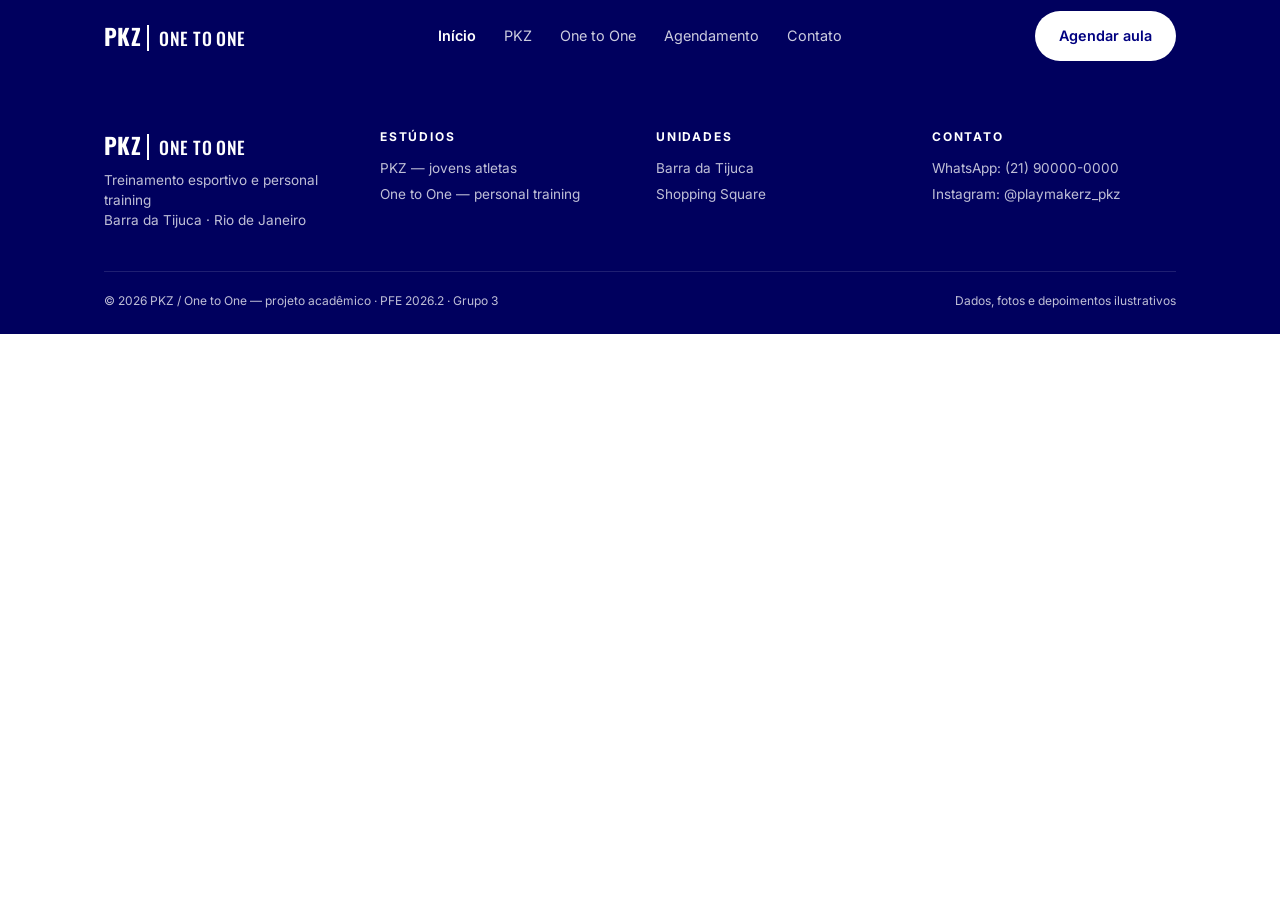
==== index.html @ 3e6e9c27 "estrutura inicial do site" ====
<!DOCTYPE html>
<html lang="pt-BR">
<head>
  <meta charset="UTF-8">
  <meta name="viewport" content="width=device-width, initial-scale=1.0">
  <title>PKZ / One to One — Treinamento esportivo</title>
  <meta name="description" content="PKZ e One to One: dois estúdios de treinamento esportivo na Barra da Tijuca.">
  <link rel="stylesheet" href="css/base.css">
  <link rel="stylesheet" href="css/index.css">
</head>
<body>

  <!-- Header — Leonardo (igual em todas as páginas) -->
  <header class="header">
    <div class="container header-conteudo">
      <a href="index.html" class="logo">PKZ<span>ONE TO ONE</span></a>
      <nav class="menu">
        <a href="index.html" class="ativo">Início</a>
        <a href="pkz.html">PKZ</a>
        <a href="onetoone.html">One to One</a>
        <a href="agendamento.html">Agendamento</a>
        <a href="#contato">Contato</a>
      </nav>
      <a href="agendamento.html" class="botao botao-claro">Agendar aula</a>
    </div>
  </header>
  <!-- fim Header -->

  <main>

    <!-- Hero — Pedro Henrique -->
    <section id="hero">
    </section>
    <!-- fim Hero -->

    <!-- Números das marcas — Pedro Henrique -->
    <section id="numeros">
    </section>
    <!-- fim Números das marcas -->

    <!-- Escolha seu caminho (cards PKZ e One to One) — Pedro Henrique -->
    <section id="estudios">
    </section>
    <!-- fim Escolha seu caminho (cards PKZ e One to One) -->

  </main>

  <!-- Footer — Leonardo (igual em todas as páginas) -->
  <footer class="footer" id="contato">
    <div class="container">
      <div class="footer-colunas">
        <div>
          <a href="index.html" class="logo">PKZ<span>ONE TO ONE</span></a>
          <p>Treinamento esportivo e personal training</p>
          <p>Barra da Tijuca · Rio de Janeiro</p>
        </div>
        <div>
          <h3>Estúdios</h3>
          <ul>
            <li><a href="pkz.html">PKZ — jovens atletas</a></li>
            <li><a href="onetoone.html">One to One — personal training</a></li>
          </ul>
        </div>
        <div>
          <h3>Unidades</h3>
          <ul>
            <li>Barra da Tijuca</li>
            <li>Shopping Square</li>
          </ul>
        </div>
        <div>
          <h3>Contato</h3>
          <ul>
            <li>WhatsApp: (21) 90000-0000</li>
            <li>Instagram: @playmakerz_pkz</li>
          </ul>
        </div>
      </div>
      <div class="footer-final">
        <p>© 2026 PKZ / One to One — projeto acadêmico · PFE 2026.2 · Grupo 3</p>
        <p>Dados, fotos e depoimentos ilustrativos</p>
      </div>
    </div>
  </footer>
  <!-- fim Footer -->

</body>
</html>
---- css/base.css ----
/* =========================================
   BASE — compartilhado por todas as páginas
   Só o Leonardo edita este arquivo.
   Precisa de alguma mudança aqui? Fala com ele.
   ========================================= */

@import url("https://fonts.googleapis.com/css2?family=Inter:wght@400;500;600;700&family=Oswald:wght@500;600;700&display=swap");

/* ---------- Cores e medidas ---------- */
:root {
  /* azul do logo da PKZ */
  --azul-marinho: #000080;
  --azul-escuro: #00005e;

  /* PKZ: azul mais vivo */
  --azul-pkz: #2d36d8;
  --gradiente-pkz: linear-gradient(135deg, #3039e0 0%, #000080 100%);

  /* One to One: azul mais sóbrio */
  --azul-onetoone: #0b0b6e;
  --gradiente-onetoone: linear-gradient(135deg, #1c1c8a 0%, #00005e 100%);

  --branco: #ffffff;
  --fundo-claro: #f3f4fa;
  --lilas: #e9eafc;
  --texto: #0d0d4d;
  --texto-suave: #5b5f82;
  --borda: #dfe1f0;

  /* disponibilidade do agendamento */
  --verde: #1f9d6b;
  --laranja: #d98a00;
  --vermelho: #d83a3a;
  --cinza: #5f6480;

  --fonte-titulo: "Oswald", sans-serif;
  --fonte-texto: "Inter", sans-serif;

  --raio: 16px;
  --largura-max: 1120px;
}

/* ---------- Reset ---------- */
*,
*::before,
*::after {
  margin: 0;
  padding: 0;
  box-sizing: border-box;
}

html {
  scroll-behavior: smooth;
}

body {
  font-family: var(--fonte-texto);
  color: var(--texto);
  background: var(--branco);
  line-height: 1.5;
}

img {
  max-width: 100%;
  display: block;
}

a {
  color: inherit;
  text-decoration: none;
}

ul {
  list-style: none;
}

button,
input,
select {
  font: inherit;
}

/* ---------- Classes de uso geral ---------- */
.container {
  width: 100%;
  max-width: var(--largura-max);
  margin: 0 auto;
  padding: 0 24px;
}

.secao {
  padding: 88px 0;
}

.secao-clara {
  background: var(--fundo-claro);
}

.secao-escura {
  background: var(--azul-escuro);
  color: var(--branco);
}

h1,
h2,
.titulo {
  font-family: var(--fonte-titulo);
  font-weight: 700;
  text-transform: uppercase;
  line-height: 1.05;
}

h1 {
  font-size: clamp(2.6rem, 6vw, 4.2rem);
}

h2 {
  font-size: clamp(2rem, 4vw, 2.6rem);
  color: var(--azul-escuro);
}

.secao-escura h2 {
  color: var(--branco);
}

/* subtítulo grande logo abaixo do título */
.subtitulo {
  font-size: 1.2rem;
  color: var(--texto-suave);
  margin-top: 12px;
  max-width: 560px;
}

.secao-escura .subtitulo {
  color: rgba(255, 255, 255, 0.8);
}

/* etiqueta pequena em cima do título (ex.: SOBRE NÓS) */
.etiqueta {
  display: inline-block;
  font-size: 0.7rem;
  font-weight: 600;
  letter-spacing: 0.15em;
  text-transform: uppercase;
  color: var(--azul-pkz);
  margin-bottom: 10px;
}

.secao-escura .etiqueta {
  color: rgba(255, 255, 255, 0.7);
}

/* área reservada para foto ou vídeo do cliente */
.foto {
  display: flex;
  align-items: center;
  justify-content: center;
  min-height: 240px;
  border-radius: var(--raio);
  background: var(--gradiente-pkz);
  color: rgba(255, 255, 255, 0.85);
  font-size: 0.7rem;
  font-weight: 600;
  letter-spacing: 0.1em;
  text-transform: uppercase;
  text-align: center;
  padding: 16px;
}

/* ---------- Botões ---------- */
.botao {
  display: inline-block;
  padding: 12px 22px;
  border: 2px solid transparent;
  border-radius: 999px;
  font-size: 0.9rem;
  font-weight: 600;
  cursor: pointer;
  transition: transform 0.2s, opacity 0.2s;
}

.botao:hover {
  transform: translateY(-2px);
  opacity: 0.9;
}

/* sobre fundo escuro: botão branco com texto azul */
.botao-claro {
  background: var(--branco);
  color: var(--azul-marinho);
}

/* sobre fundo claro: botão azul com texto branco */
.botao-escuro {
  background: var(--azul-marinho);
  color: var(--branco);
}

/* ---------- Header ---------- */
.header {
  position: sticky;
  top: 0;
  z-index: 100;
  background: var(--azul-escuro);
  color: var(--branco);
}

/* versão branca, usada nas páginas de agendamento */
.header-claro {
  background: var(--branco);
  color: var(--azul-marinho);
  border-bottom: 1px solid var(--borda);
}

.header-conteudo {
  display: flex;
  align-items: center;
  justify-content: space-between;
  gap: 24px;
  height: 72px;
}

.logo {
  font-family: var(--fonte-titulo);
  font-size: 1.4rem;
  font-weight: 700;
  letter-spacing: 0.02em;
  white-space: nowrap;
}

.logo span {
  font-weight: 500;
  font-size: 1.1rem;
  margin-left: 6px;
  padding-left: 10px;
  border-left: 2px solid currentColor;
}

.menu {
  display: flex;
  gap: 28px;
  font-size: 0.9rem;
}

.menu a {
  opacity: 0.8;
}

.menu a:hover,
.menu a.ativo {
  opacity: 1;
  font-weight: 600;
}

/* ---------- Footer ---------- */
.footer {
  background: var(--azul-escuro);
  color: rgba(255, 255, 255, 0.75);
  padding: 56px 0 24px;
  font-size: 0.85rem;
}

.footer-colunas {
  display: grid;
  grid-template-columns: repeat(4, 1fr);
  gap: 32px;
}

.footer .logo {
  color: var(--branco);
  display: inline-block;
  margin-bottom: 8px;
}

.footer h3 {
  color: var(--branco);
  font-size: 0.75rem;
  letter-spacing: 0.15em;
  text-transform: uppercase;
  margin-bottom: 12px;
}

.footer li {
  margin-bottom: 6px;
}

.footer a:hover {
  color: var(--branco);
}

.footer-final {
  display: flex;
  justify-content: space-between;
  gap: 16px;
  margin-top: 40px;
  padding-top: 20px;
  border-top: 1px solid rgba(255, 255, 255, 0.12);
  font-size: 0.75rem;
}

/* ---------- Celular ---------- */
@media (max-width: 800px) {
  .menu {
    display: none;
  }

  .header .botao {
    padding: 10px 16px;
  }

  .secao {
    padding: 64px 0;
  }

  .footer-colunas {
    grid-template-columns: 1fr 1fr;
  }

  .footer-final {
    flex-direction: column;
  }
}
---- css/index.css ----
/* Página inicial — Pedro Henrique */
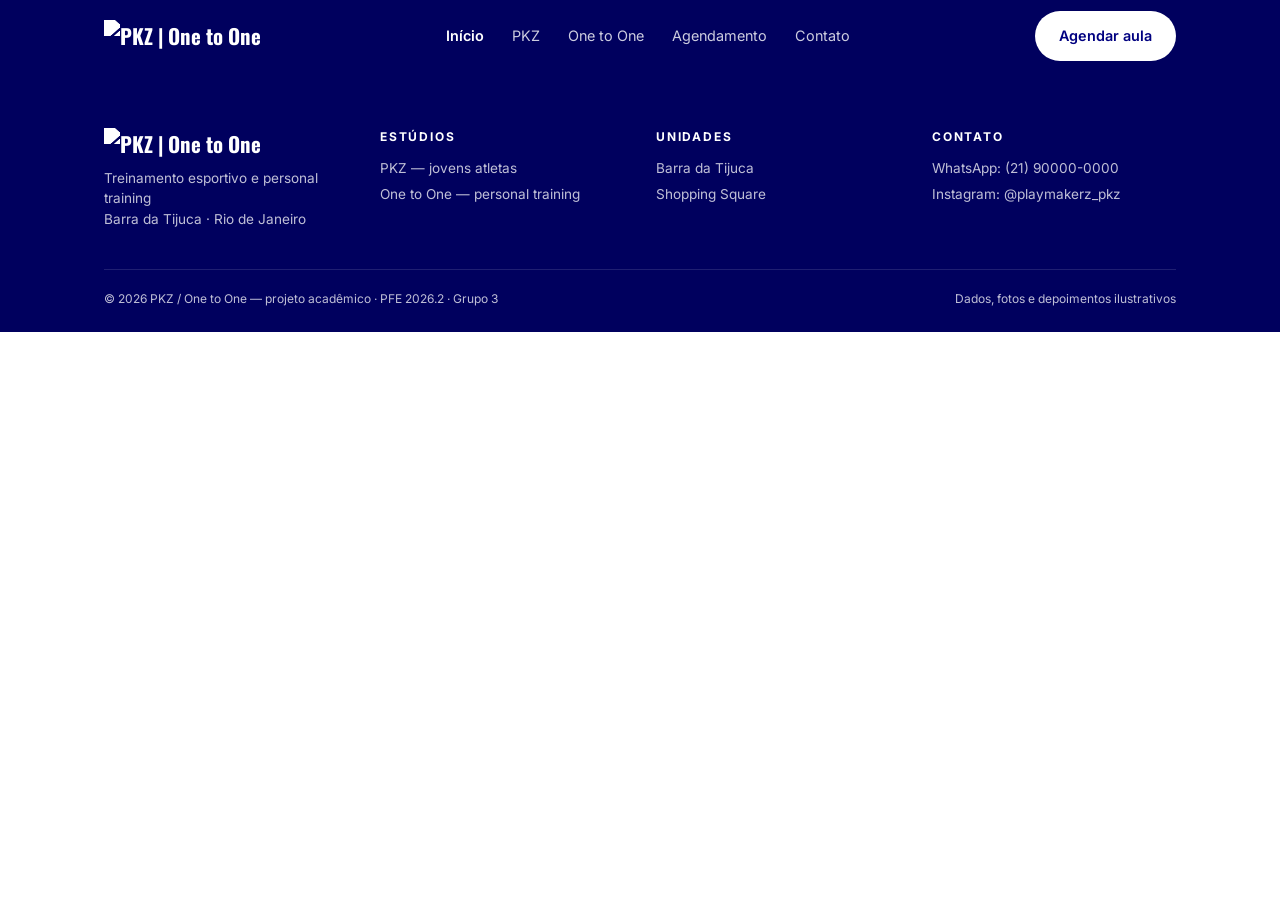
==== commit ae28c20e: "prepara header e footer para o logo" ====
--- a/index.html
+++ b/index.html
@@ -13,7 +13,7 @@
   <!-- Header — Leonardo (igual em todas as páginas) -->
   <header class="header">
     <div class="container header-conteudo">
-      <a href="index.html" class="logo">PKZ<span>ONE TO ONE</span></a>
+      <a href="index.html" class="logo"><img src="img/logo-pkz.png" alt="PKZ | One to One"></a>
       <nav class="menu">
         <a href="index.html" class="ativo">Início</a>
         <a href="pkz.html">PKZ</a>
@@ -50,7 +50,7 @@
     <div class="container">
       <div class="footer-colunas">
         <div>
-          <a href="index.html" class="logo">PKZ<span>ONE TO ONE</span></a>
+          <a href="index.html" class="logo"><img src="img/logo-pkz.png" alt="PKZ | One to One"></a>
           <p>Treinamento esportivo e personal training</p>
           <p>Barra da Tijuca · Rio de Janeiro</p>
         </div>
--- a/css/base.css
+++ b/css/base.css
@@ -220,20 +220,30 @@
   height: 72px;
 }
 
+/* logo oficial em img/logo-pkz.png
+   se a imagem não carregar, aparece o texto do alt */
 .logo {
+  display: inline-block;
   font-family: var(--fonte-titulo);
-  font-size: 1.4rem;
+  font-size: 1.3rem;
   font-weight: 700;
-  letter-spacing: 0.02em;
   white-space: nowrap;
 }
 
-.logo span {
-  font-weight: 500;
-  font-size: 1.1rem;
-  margin-left: 6px;
-  padding-left: 10px;
-  border-left: 2px solid currentColor;
+.logo img {
+  height: 32px;
+  width: auto;
+}
+
+/* em fundo escuro o logo fica branco */
+.header .logo img,
+.footer .logo img {
+  filter: brightness(0) invert(1);
+}
+
+/* no header claro ele volta para o azul original */
+.header-claro .logo img {
+  filter: none;
 }
 
 .menu {
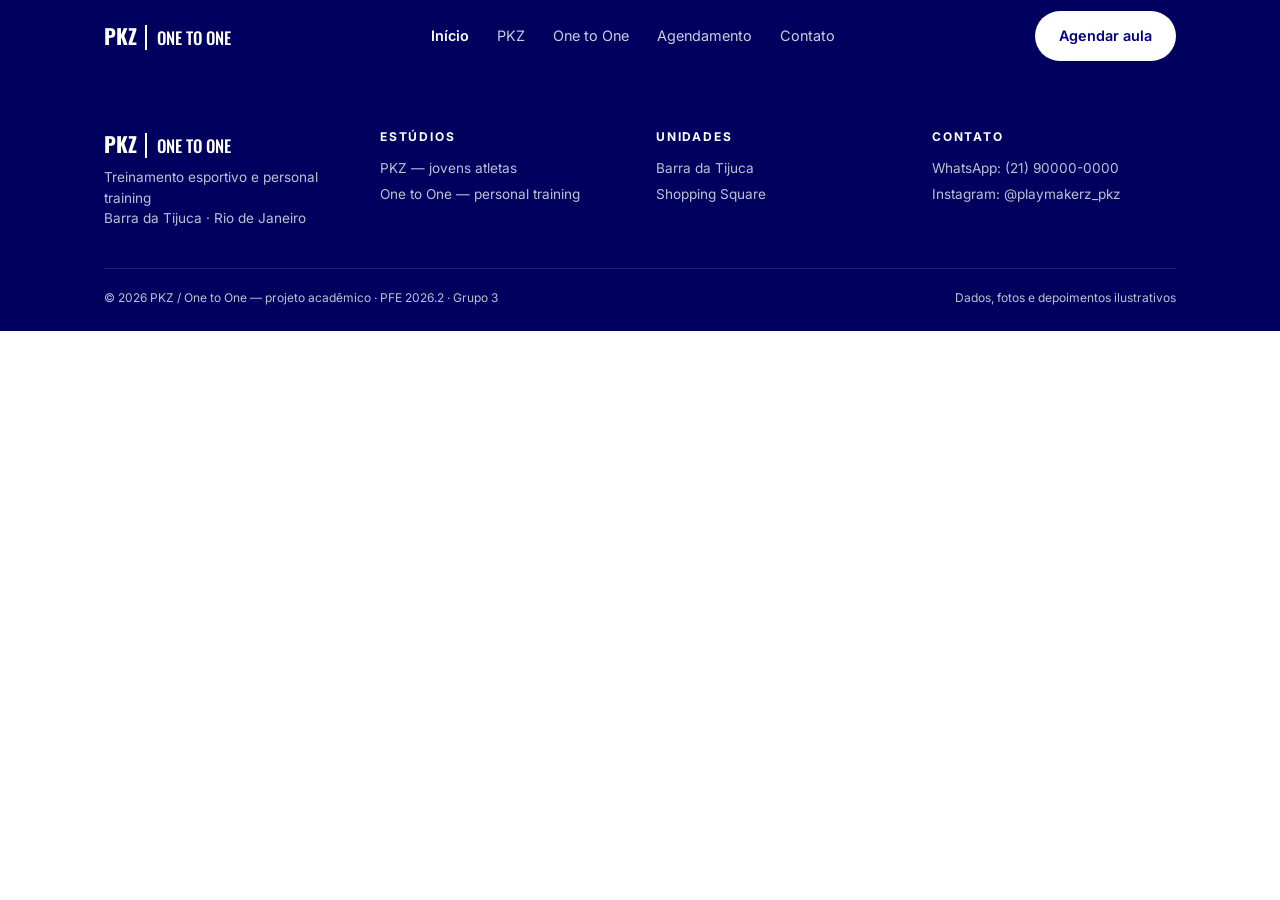
==== commit 7ec3b4d5: "volta logo em texto ate chegar o oficial" ====
--- a/index.html
+++ b/index.html
@@ -13,7 +13,8 @@
   <!-- Header — Leonardo (igual em todas as páginas) -->
   <header class="header">
     <div class="container header-conteudo">
-      <a href="index.html" class="logo"><img src="img/logo-pkz.png" alt="PKZ | One to One"></a>
+      <!-- quando o logo oficial chegar: <img src="img/logo-pkz.png" alt="PKZ | One to One"> -->
+      <a href="index.html" class="logo">PKZ<span>ONE TO ONE</span></a>
       <nav class="menu">
         <a href="index.html" class="ativo">Início</a>
         <a href="pkz.html">PKZ</a>
@@ -50,7 +51,8 @@
     <div class="container">
       <div class="footer-colunas">
         <div>
-          <a href="index.html" class="logo"><img src="img/logo-pkz.png" alt="PKZ | One to One"></a>
+          <!-- quando o logo oficial chegar: <img src="img/logo-pkz.png" alt="PKZ | One to One"> -->
+          <a href="index.html" class="logo">PKZ<span>ONE TO ONE</span></a>
           <p>Treinamento esportivo e personal training</p>
           <p>Barra da Tijuca · Rio de Janeiro</p>
         </div>
--- a/css/base.css
+++ b/css/base.css
@@ -220,14 +220,22 @@
   height: 72px;
 }
 
-/* logo oficial em img/logo-pkz.png
-   se a imagem não carregar, aparece o texto do alt */
+/* por enquanto o logo é em texto ("PKZ | ONE TO ONE")
+   quando o oficial chegar, entra img/logo-pkz.png e as regras do img já estão prontas */
 .logo {
   display: inline-block;
   font-family: var(--fonte-titulo);
   font-size: 1.3rem;
   font-weight: 700;
   white-space: nowrap;
+}
+
+.logo span {
+  font-weight: 500;
+  font-size: 1.05rem;
+  margin-left: 8px;
+  padding-left: 10px;
+  border-left: 2px solid currentColor;
 }
 
 .logo img {
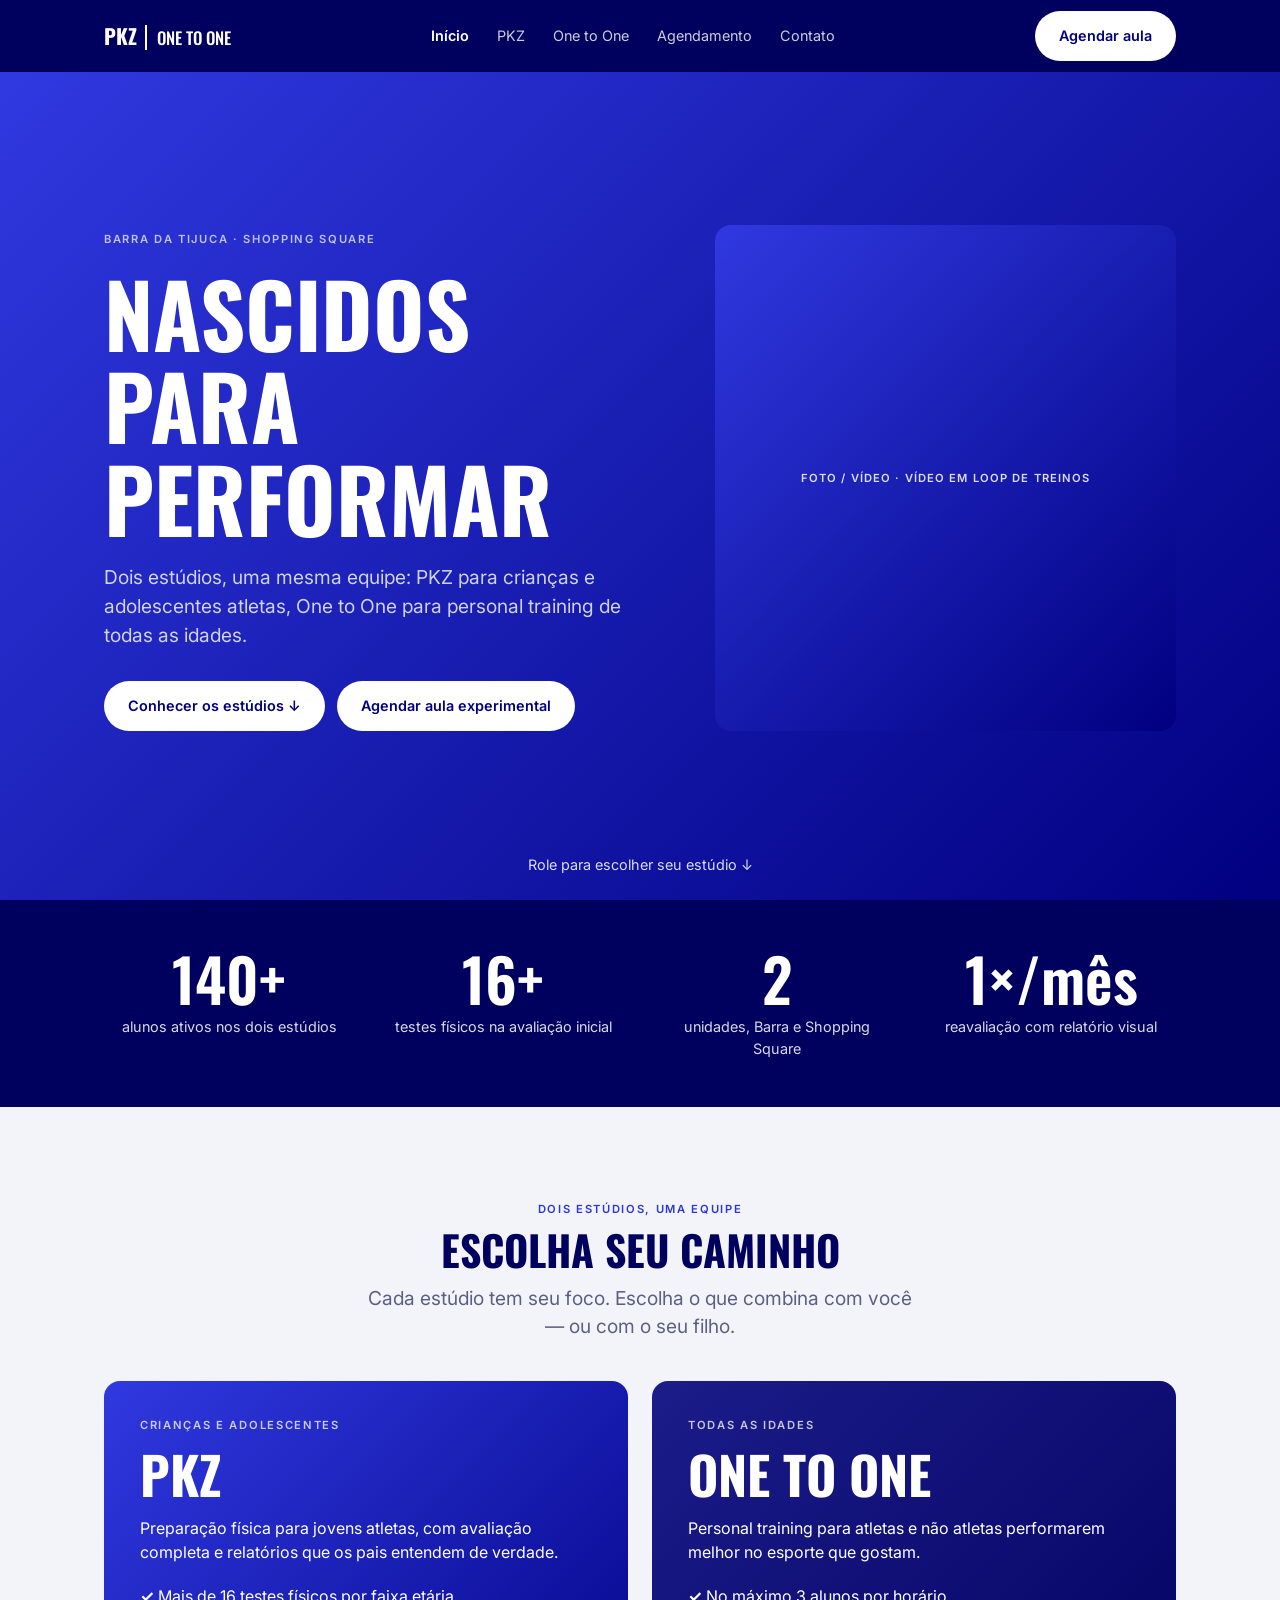
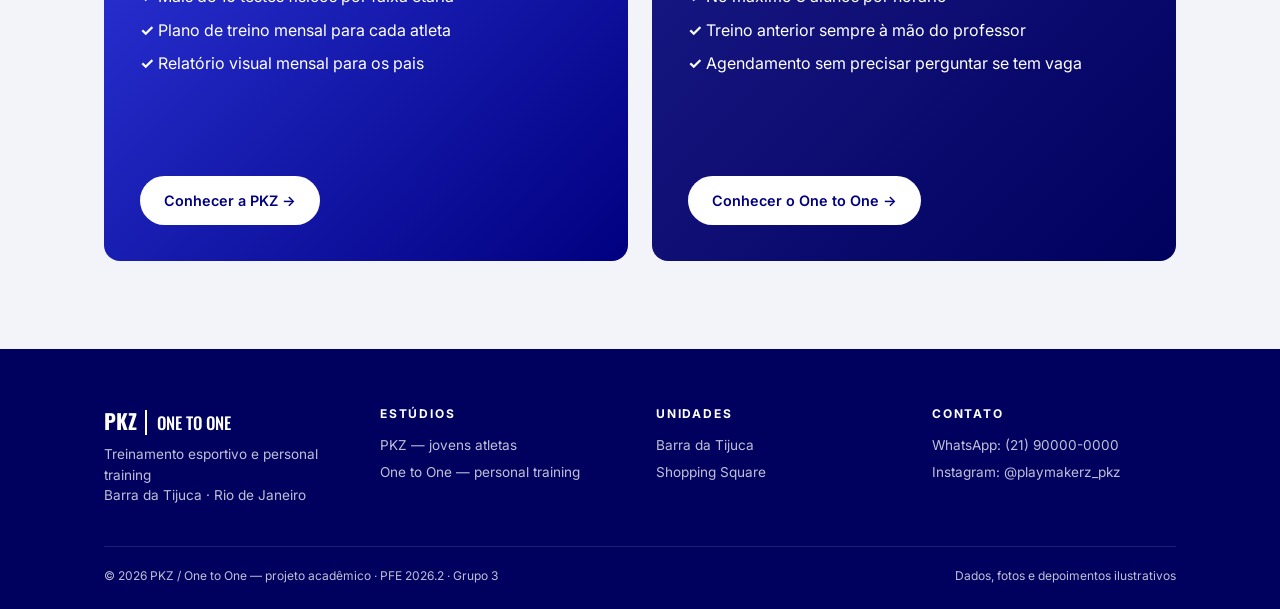
==== commit 7b5ebfdb: "Atualiza página inicial" ====
--- a/index.html
+++ b/index.html
@@ -15,8 +15,9 @@
     <div class="container header-conteudo">
       <!-- quando o logo oficial chegar: <img src="img/logo-pkz.png" alt="PKZ | One to One"> -->
       <a href="index.html" class="logo">PKZ<span>ONE TO ONE</span></a>
+      <button class="menu-botao" aria-label="Abrir menu" aria-expanded="false">☰</button>
       <nav class="menu">
-        <a href="index.html" class="ativo">Início</a>
+        <a href="index.html" class="ativo" aria-current="page">Início</a>
         <a href="pkz.html">PKZ</a>
         <a href="onetoone.html">One to One</a>
         <a href="agendamento.html">Agendamento</a>
@@ -30,17 +31,83 @@
   <main>
 
     <!-- Hero — Pedro Henrique -->
-    <section id="hero">
+    <section id="hero" class="secao-pkz hero">
+      <div class="container hero-conteudo">
+        <div class="hero-texto">
+          <p class="etiqueta">BARRA DA TIJUCA · SHOPPING SQUARE</p>
+          <h1>NASCIDOS PARA PERFORMAR</h1>
+          <p class="subtitulo">Dois estúdios, uma mesma equipe: PKZ para crianças e adolescentes atletas, One to One para personal training de todas as idades.</p>
+          <div class="hero-botoes">
+            <a href="#estudios" class="botao botao-claro">Conhecer os estúdios ↓</a>
+            <a href="agendamento.html" class="botao botao-claro">Agendar aula experimental</a>
+          </div>
+        </div>
+        <div class="foto hero-foto">Foto / vídeo · vídeo em loop de treinos</div>
+      </div>
+      <p class="hero-rolar">Role para escolher seu estúdio ↓</p>
     </section>
     <!-- fim Hero -->
 
     <!-- Números das marcas — Pedro Henrique -->
-    <section id="numeros">
+    <section id="numeros" class="secao-escura numeros">
+      <div class="container grade-4">
+        <div class="numero-item">
+          <span class="numero">140+</span>
+          <span class="numero-legenda">alunos ativos nos dois estúdios</span>
+        </div>
+        <div class="numero-item">
+          <span class="numero">16+</span>
+          <span class="numero-legenda">testes físicos na avaliação inicial</span>
+        </div>
+        <div class="numero-item">
+          <span class="numero">2</span>
+          <span class="numero-legenda">unidades, Barra e Shopping Square</span>
+        </div>
+        <div class="numero-item">
+          <span class="numero">1×/mês</span>
+          <span class="numero-legenda">reavaliação com relatório visual</span>
+        </div>
+      </div>
     </section>
     <!-- fim Números das marcas -->
 
     <!-- Escolha seu caminho (cards PKZ e One to One) — Pedro Henrique -->
-    <section id="estudios">
+    <section id="estudios" class="secao secao-clara">
+      <div class="container">
+        <div class="estudios-cabecalho">
+          <p class="etiqueta">DOIS ESTÚDIOS, UMA EQUIPE</p>
+          <h2>ESCOLHA SEU CAMINHO</h2>
+          <p class="subtitulo">Cada estúdio tem seu foco. Escolha o que combina com você — ou com o seu filho.</p>
+        </div>
+
+        <div class="grade-2">
+          <article class="estudio-card estudio-pkz">
+            <p class="etiqueta">Crianças e adolescentes</p>
+            <h3>PKZ</h3>
+            <p>Preparação física para jovens atletas, com avaliação completa e relatórios que os pais entendem de verdade.</p>
+            <ul>
+              <li>Mais de 16 testes físicos por faixa etária</li>
+              <li>Plano de treino mensal para cada atleta</li>
+              <li>Relatório visual mensal para os pais</li>
+            </ul>
+            <a href="pkz.html" class="botao botao-claro">Conhecer a PKZ →</a>
+            <p class="estudio-frase">Aqui nascem atletas.</p>
+          </article>
+
+          <article class="estudio-card estudio-onetoone">
+            <p class="etiqueta">Todas as idades</p>
+            <h3>ONE TO ONE</h3>
+            <p>Personal training para atletas e não atletas performarem melhor no esporte que gostam.</p>
+            <ul>
+              <li>No máximo 3 alunos por horário</li>
+              <li>Treino anterior sempre à mão do professor</li>
+              <li>Agendamento sem precisar perguntar se tem vaga</li>
+            </ul>
+            <a href="onetoone.html" class="botao botao-claro">Conhecer o One to One →</a>
+            <p class="estudio-frase">Seu treino, seu ritmo.</p>
+          </article>
+        </div>
+      </div>
     </section>
     <!-- fim Escolha seu caminho (cards PKZ e One to One) -->
 
@@ -86,5 +153,6 @@
   </footer>
   <!-- fim Footer -->
 
+  <script src="js/base.js"></script>
 </body>
 </html>
--- a/css/base.css
+++ b/css/base.css
@@ -101,6 +101,17 @@
   color: var(--branco);
 }
 
+/* fundos em gradiente de cada marca (texto branco) */
+.secao-pkz {
+  background: var(--gradiente-pkz);
+  color: var(--branco);
+}
+
+.secao-onetoone {
+  background: var(--gradiente-onetoone);
+  color: var(--branco);
+}
+
 h1,
 h2,
 .titulo {
@@ -119,7 +130,9 @@
   color: var(--azul-escuro);
 }
 
-.secao-escura h2 {
+.secao-escura h2,
+.secao-pkz h2,
+.secao-onetoone h2 {
   color: var(--branco);
 }
 
@@ -131,7 +144,9 @@
   max-width: 560px;
 }
 
-.secao-escura .subtitulo {
+.secao-escura .subtitulo,
+.secao-pkz .subtitulo,
+.secao-onetoone .subtitulo {
   color: rgba(255, 255, 255, 0.8);
 }
 
@@ -146,7 +161,9 @@
   margin-bottom: 10px;
 }
 
-.secao-escura .etiqueta {
+.secao-escura .etiqueta,
+.secao-pkz .etiqueta,
+.secao-onetoone .etiqueta {
   color: rgba(255, 255, 255, 0.7);
 }
 
@@ -167,6 +184,73 @@
   padding: 16px;
 }
 
+/* ---------- Grades e cards (podem usar em qualquer página) ---------- */
+.grade-2,
+.grade-3,
+.grade-4 {
+  display: grid;
+  gap: 24px;
+}
+
+.grade-2 {
+  grid-template-columns: repeat(2, 1fr);
+}
+
+.grade-3 {
+  grid-template-columns: repeat(3, 1fr);
+}
+
+.grade-4 {
+  grid-template-columns: repeat(4, 1fr);
+}
+
+/* card branco com sombra leve */
+.card {
+  background: var(--branco);
+  border: 1px solid var(--borda);
+  border-radius: var(--raio);
+  padding: 24px;
+  box-shadow: 0 8px 24px rgba(0, 0, 80, 0.06);
+}
+
+.card h3 {
+  font-size: 1rem;
+  color: var(--azul-escuro);
+  margin-bottom: 8px;
+}
+
+.card p {
+  font-size: 0.85rem;
+  color: var(--texto-suave);
+}
+
+/* etiqueta em formato de pílula (ex.: TODAS AS IDADES, FUTEVÔLEI) */
+.pilula {
+  display: inline-block;
+  padding: 4px 12px;
+  border-radius: 999px;
+  background: var(--lilas);
+  color: var(--azul-marinho);
+  font-size: 0.7rem;
+  font-weight: 600;
+  letter-spacing: 0.08em;
+  text-transform: uppercase;
+}
+
+.estrelas {
+  color: #f5a623;
+  letter-spacing: 2px;
+}
+
+/* número grande (ex.: 140+, 4,9) */
+.numero,
+.card .numero {
+  font-family: var(--fonte-titulo);
+  font-size: 2.6rem;
+  font-weight: 600;
+  line-height: 1;
+}
+
 /* ---------- Botões ---------- */
 .botao {
   display: inline-block;
@@ -270,6 +354,16 @@
   font-weight: 600;
 }
 
+/* botão ☰ só aparece no celular */
+.menu-botao {
+  display: none;
+  background: none;
+  border: none;
+  color: inherit;
+  font-size: 1.6rem;
+  cursor: pointer;
+}
+
 /* ---------- Footer ---------- */
 .footer {
   background: var(--azul-escuro);
@@ -317,13 +411,60 @@
 }
 
 /* ---------- Celular ---------- */
+@media (max-width: 900px) {
+  .grade-3,
+  .grade-4 {
+    grid-template-columns: repeat(2, 1fr);
+  }
+}
+
 @media (max-width: 800px) {
+  .header-conteudo {
+    position: relative;
+    gap: 12px;
+  }
+
+  .menu-botao {
+    display: block;
+    order: 3;
+  }
+
+  /* menu vira uma lista embaixo do header */
   .menu {
     display: none;
+    position: absolute;
+    top: 72px;
+    left: 0;
+    right: 0;
+    flex-direction: column;
+    gap: 0;
+    background: var(--azul-escuro);
+    padding: 8px 24px 16px;
+  }
+
+  .header-claro .menu {
+    background: var(--branco);
+    border-bottom: 1px solid var(--borda);
+  }
+
+  .menu-aberto .menu {
+    display: flex;
+  }
+
+  .menu a {
+    padding: 12px 0;
+    border-bottom: 1px solid rgba(128, 128, 160, 0.2);
   }
 
   .header .botao {
     padding: 10px 16px;
+    margin-left: auto;
+  }
+
+  .grade-2,
+  .grade-3,
+  .grade-4 {
+    grid-template-columns: 1fr;
   }
 
   .secao {
@@ -338,3 +479,15 @@
     flex-direction: column;
   }
 }
+
+/* celular pequeno */
+@media (max-width: 420px) {
+  .footer-colunas {
+    grid-template-columns: 1fr;
+  }
+
+  .header .botao {
+    font-size: 0.8rem;
+    padding: 8px 12px;
+  }
+}
--- a/css/index.css
+++ b/css/index.css
@@ -1 +1,121 @@
-/* Página inicial — Pedro Henrique */
+/* index.css — Pedro Henrique (só a Home; não altera o base.css) */
+
+/* ---------- Hero ---------- */
+.hero {
+	/* 72px = altura do header sticky */
+	min-height: calc(100vh - 72px);
+	min-height: calc(100svh - 72px);
+	display: flex;
+	flex-direction: column;
+	justify-content: center;
+	position: relative;
+	padding: 4rem 0 5rem;
+}
+.hero-conteudo {
+	display: grid;
+	grid-template-columns: 1.1fr 0.9fr;
+	gap: 3rem;
+	align-items: center;
+}
+.hero h1 {
+	font-size: clamp(2.6rem, 7vw, 5.5rem);
+	margin: 0.5rem 0 1.25rem;
+}
+.hero .subtitulo { max-width: 34rem; }
+.hero-botoes {
+	display: flex;
+	flex-wrap: wrap;
+	gap: 0.75rem;
+	margin-top: 2rem;
+}
+.hero-foto { min-height: 24rem; height: 100%; }
+.hero-rolar {
+	position: absolute;
+	bottom: 1.5rem;
+	left: 0;
+	right: 0;
+	text-align: center;
+	font-size: 0.9rem;
+	opacity: 0.85;
+}
+
+/* ---------- Números ---------- */
+.numeros { padding: 3rem 0; }
+.numero-item {
+	display: flex;
+	flex-direction: column;
+	align-items: center;
+	text-align: center;
+	gap: 0.5rem;
+}
+.numero-item .numero { font-size: clamp(2.5rem, 5vw, 3.75rem); }
+.numero-legenda { font-size: 0.9rem; opacity: 0.85; max-width: 14rem; }
+
+/* ---------- Escolha seu caminho ---------- */
+.estudios-cabecalho { text-align: center; margin-bottom: 2.5rem; }
+.estudios-cabecalho .subtitulo { margin-left: auto; margin-right: auto; }
+
+.estudio-card {
+	position: relative;
+	overflow: hidden;
+	min-height: 30rem;
+	padding: 2.25rem;
+	border-radius: var(--raio);
+	color: var(--branco);
+	display: flex;
+	flex-direction: column;
+	align-items: flex-start;
+}
+.estudio-pkz { background: var(--gradiente-pkz); }
+.estudio-onetoone { background: var(--gradiente-onetoone); }
+
+/* a etiqueta do base é azul; dentro do card (fundo azul) precisa ser clara */
+.estudio-card .etiqueta { color: rgba(255, 255, 255, 0.75); }
+.estudio-card h3 {
+	font-family: var(--fonte-titulo);
+	font-size: clamp(2.25rem, 5vw, 3.25rem);
+	font-weight: 700;
+	line-height: 1;
+	margin: 0.25rem 0 1rem;
+}
+.estudio-card ul {
+	margin: 1.25rem 0 2rem;
+	display: grid;
+	gap: 0.6rem;
+}
+.estudio-card li::before { content: "✓ "; font-weight: 700; }
+.estudio-card .botao { margin-top: auto; }
+
+/* Extra: frase que aparece no hover (só CSS) */
+.estudio-frase {
+	position: absolute;
+	inset: 0;
+	display: flex;
+	align-items: center;
+	justify-content: center;
+	padding: 2rem;
+	text-align: center;
+	font-family: var(--fonte-titulo);
+	font-size: clamp(1.75rem, 4vw, 2.5rem);
+	text-transform: uppercase;
+	background: rgba(0, 0, 80, 0.7);
+	opacity: 0;
+	pointer-events: none;
+	transition: opacity 0.25s ease;
+}
+.estudio-card:hover .estudio-frase,
+.estudio-card:focus-within .estudio-frase { opacity: 1; }
+
+/* ---------- Celular ---------- */
+@media (max-width: 800px) {
+	.hero { padding: 3rem 0 5rem; }
+	.hero-conteudo { grid-template-columns: 1fr; }
+	.hero-foto { min-height: 14rem; }
+	/* números em 2 colunas (o base deixaria uma embaixo da outra) */
+	.numeros .grade-4 { grid-template-columns: repeat(2, 1fr); }
+	.estudio-card { min-height: 0; padding: 1.75rem; }
+	.estudio-card .botao { margin-top: 0; }
+}
+@media (prefers-reduced-motion: reduce) {
+	.estudio-frase { transition: none; }
+}
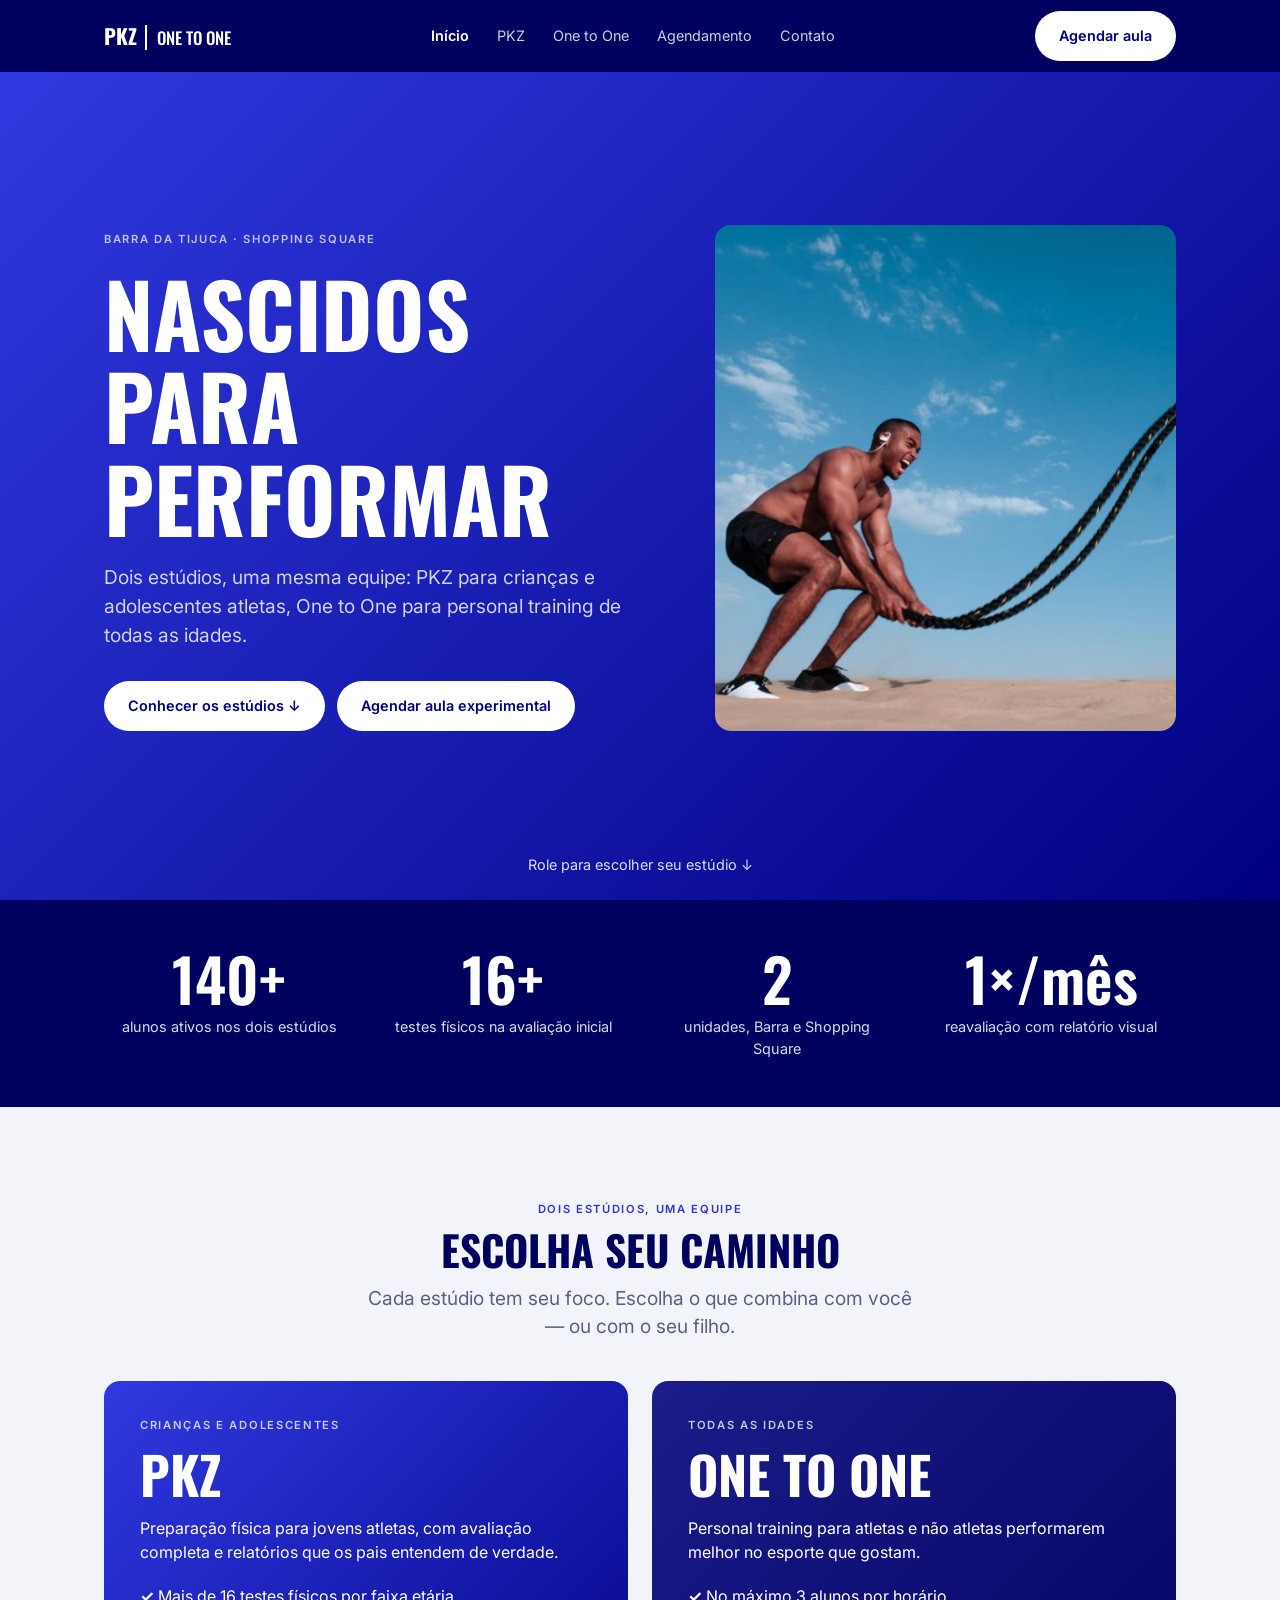
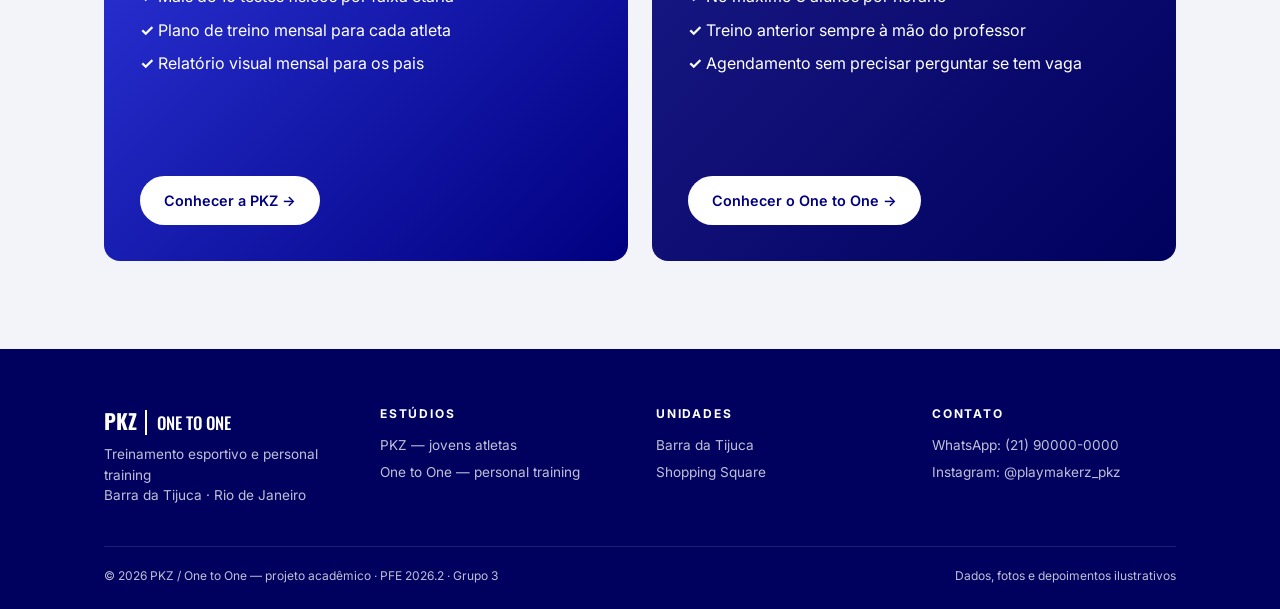
==== commit 57210d29: "troca os espacos de foto vazios por fotos reais" ====
--- a/index.html
+++ b/index.html
@@ -42,7 +42,7 @@
             <a href="agendamento.html" class="botao botao-claro">Agendar aula experimental</a>
           </div>
         </div>
-        <div class="foto hero-foto">Foto / vídeo · vídeo em loop de treinos</div>
+        <img class="foto hero-foto" src="img/index/hero-treino.jpg" alt="Atleta treinando com cordas navais ao ar livre">
       </div>
       <p class="hero-rolar">Role para escolher seu estúdio ↓</p>
     </section>
--- a/css/base.css
+++ b/css/base.css
@@ -184,6 +184,15 @@
   padding: 16px;
 }
 
+/* quando a foto real entra, a imagem preenche a área sem distorcer */
+img.foto {
+  display: block;
+  width: 100%;
+  height: 100%;
+  padding: 0;
+  object-fit: cover;
+}
+
 /* ---------- Grades e cards (podem usar em qualquer página) ---------- */
 .grade-2,
 .grade-3,
--- a/css/index.css
+++ b/css/index.css
@@ -28,7 +28,7 @@
 	gap: 0.75rem;
 	margin-top: 2rem;
 }
-.hero-foto { min-height: 24rem; height: 100%; }
+.hero-foto { min-height: 24rem; height: 100%; object-position: 12% center; }
 .hero-rolar {
 	position: absolute;
 	bottom: 1.5rem;
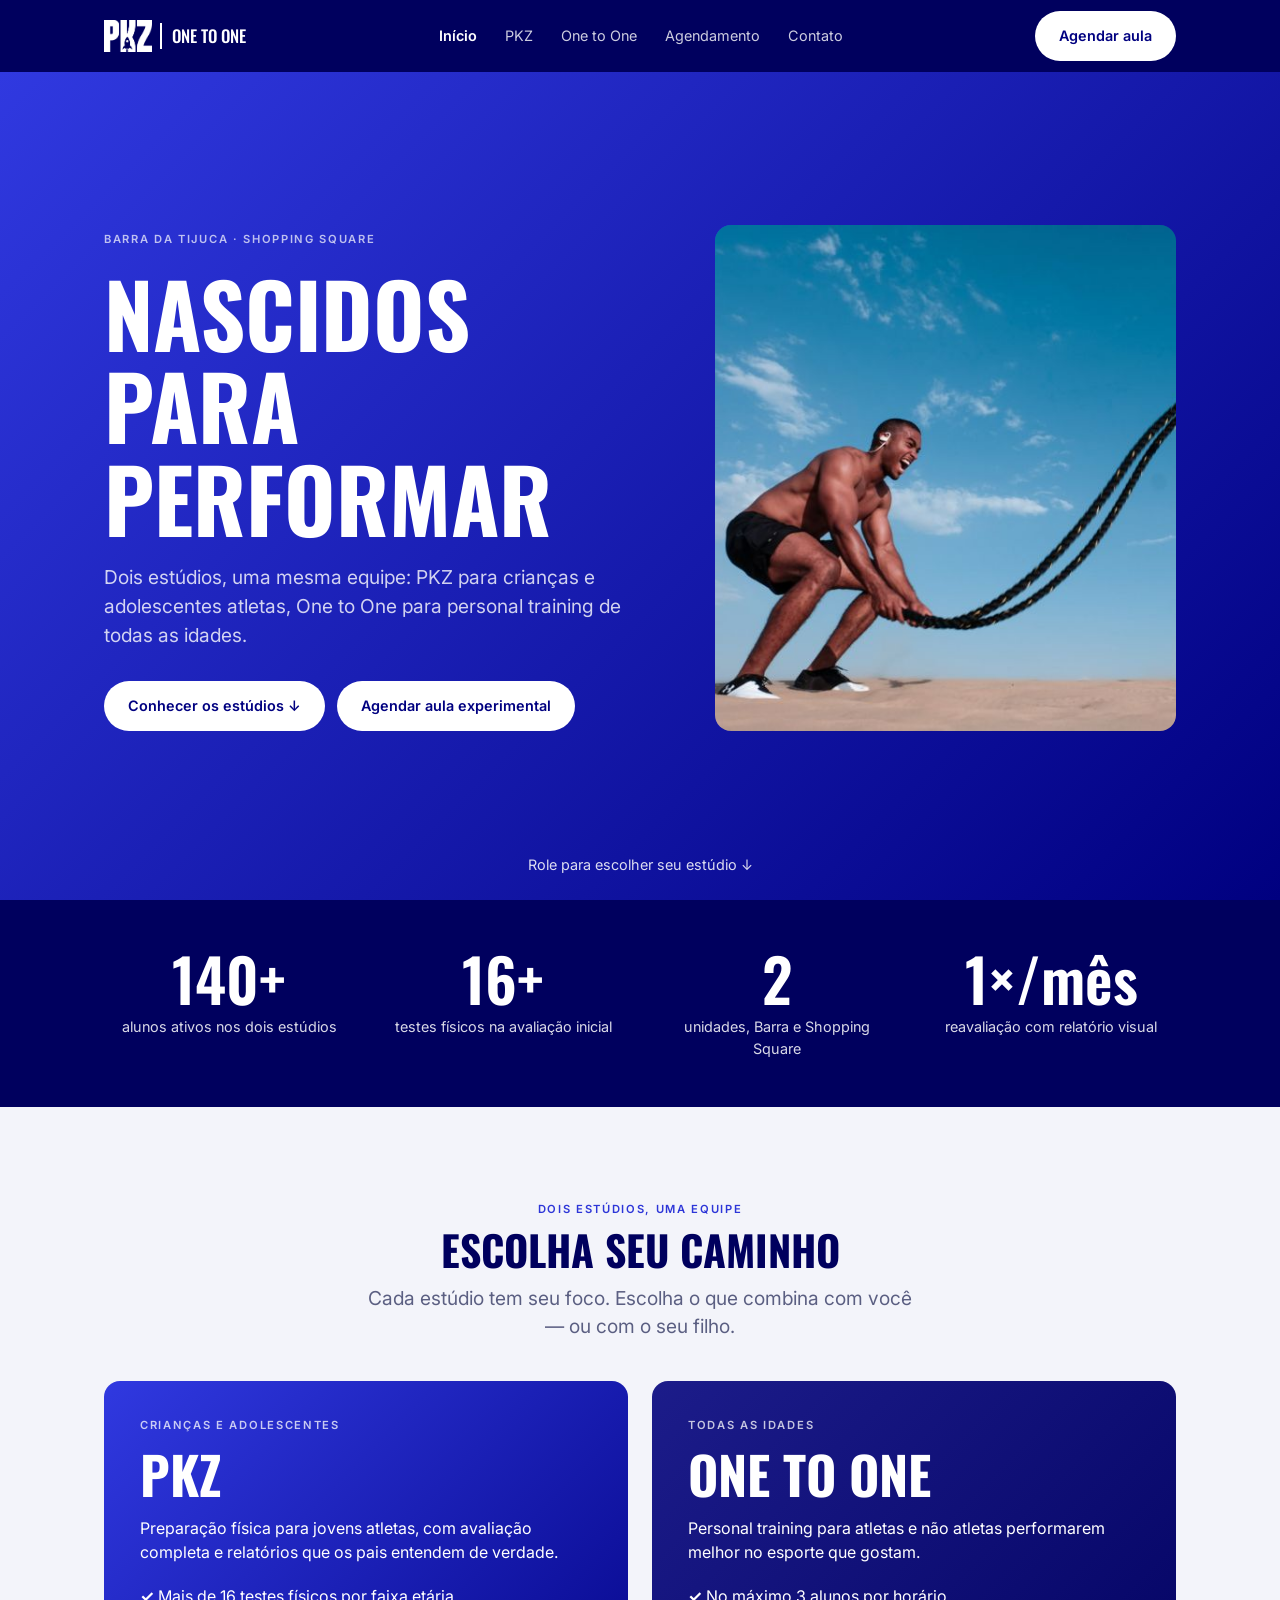
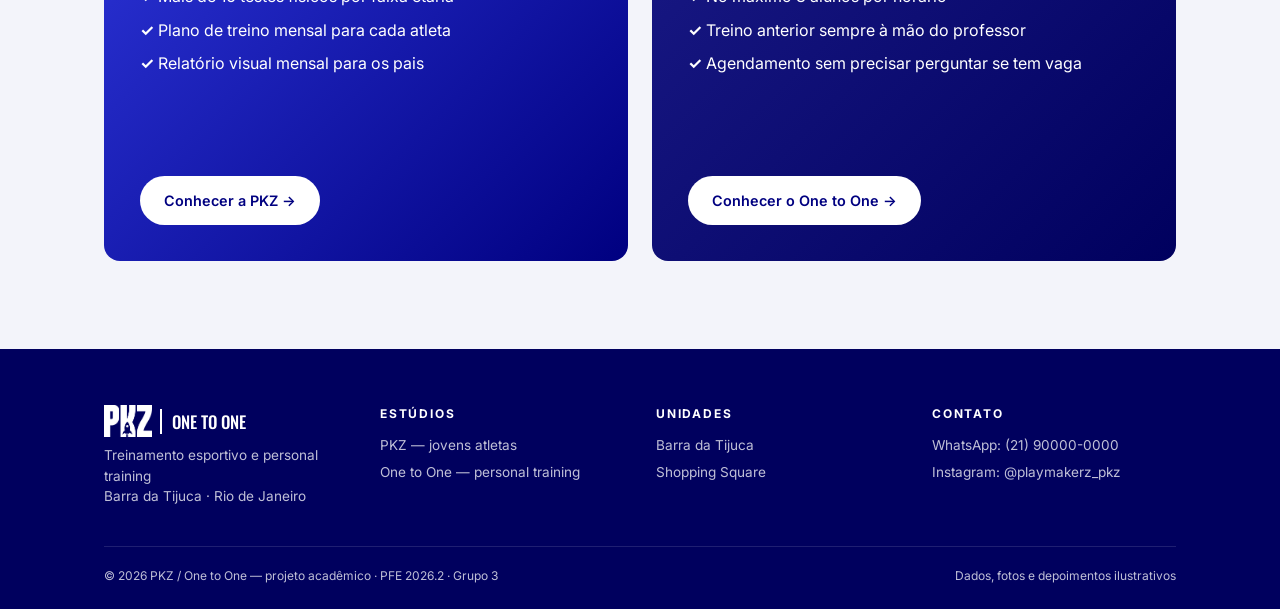
==== commit fdd3322f: "coloca o logo oficial da pkz no header e no footer" ====
--- a/index.html
+++ b/index.html
@@ -13,8 +13,7 @@
   <!-- Header — Leonardo (igual em todas as páginas) -->
   <header class="header">
     <div class="container header-conteudo">
-      <!-- quando o logo oficial chegar: <img src="img/logo-pkz.png" alt="PKZ | One to One"> -->
-      <a href="index.html" class="logo">PKZ<span>ONE TO ONE</span></a>
+      <a href="index.html" class="logo"><img src="img/logo-pkz.png" alt="PKZ"><span>ONE TO ONE</span></a>
       <button class="menu-botao" aria-label="Abrir menu" aria-expanded="false">☰</button>
       <nav class="menu">
         <a href="index.html" class="ativo" aria-current="page">Início</a>
@@ -118,8 +117,7 @@
     <div class="container">
       <div class="footer-colunas">
         <div>
-          <!-- quando o logo oficial chegar: <img src="img/logo-pkz.png" alt="PKZ | One to One"> -->
-          <a href="index.html" class="logo">PKZ<span>ONE TO ONE</span></a>
+          <a href="index.html" class="logo"><img src="img/logo-pkz.png" alt="PKZ"><span>ONE TO ONE</span></a>
           <p>Treinamento esportivo e personal training</p>
           <p>Barra da Tijuca · Rio de Janeiro</p>
         </div>
--- a/css/base.css
+++ b/css/base.css
@@ -313,10 +313,10 @@
   height: 72px;
 }
 
-/* por enquanto o logo é em texto ("PKZ | ONE TO ONE")
-   quando o oficial chegar, entra img/logo-pkz.png e as regras do img já estão prontas */
+/* logo oficial da PKZ + "ONE TO ONE" em texto (o One to One ainda não tem logo próprio) */
 .logo {
-  display: inline-block;
+  display: inline-flex;
+  align-items: center;
   font-family: var(--fonte-titulo);
   font-size: 1.3rem;
   font-weight: 700;
@@ -389,7 +389,7 @@
 
 .footer .logo {
   color: var(--branco);
-  display: inline-block;
+  display: inline-flex;
   margin-bottom: 8px;
 }
 
